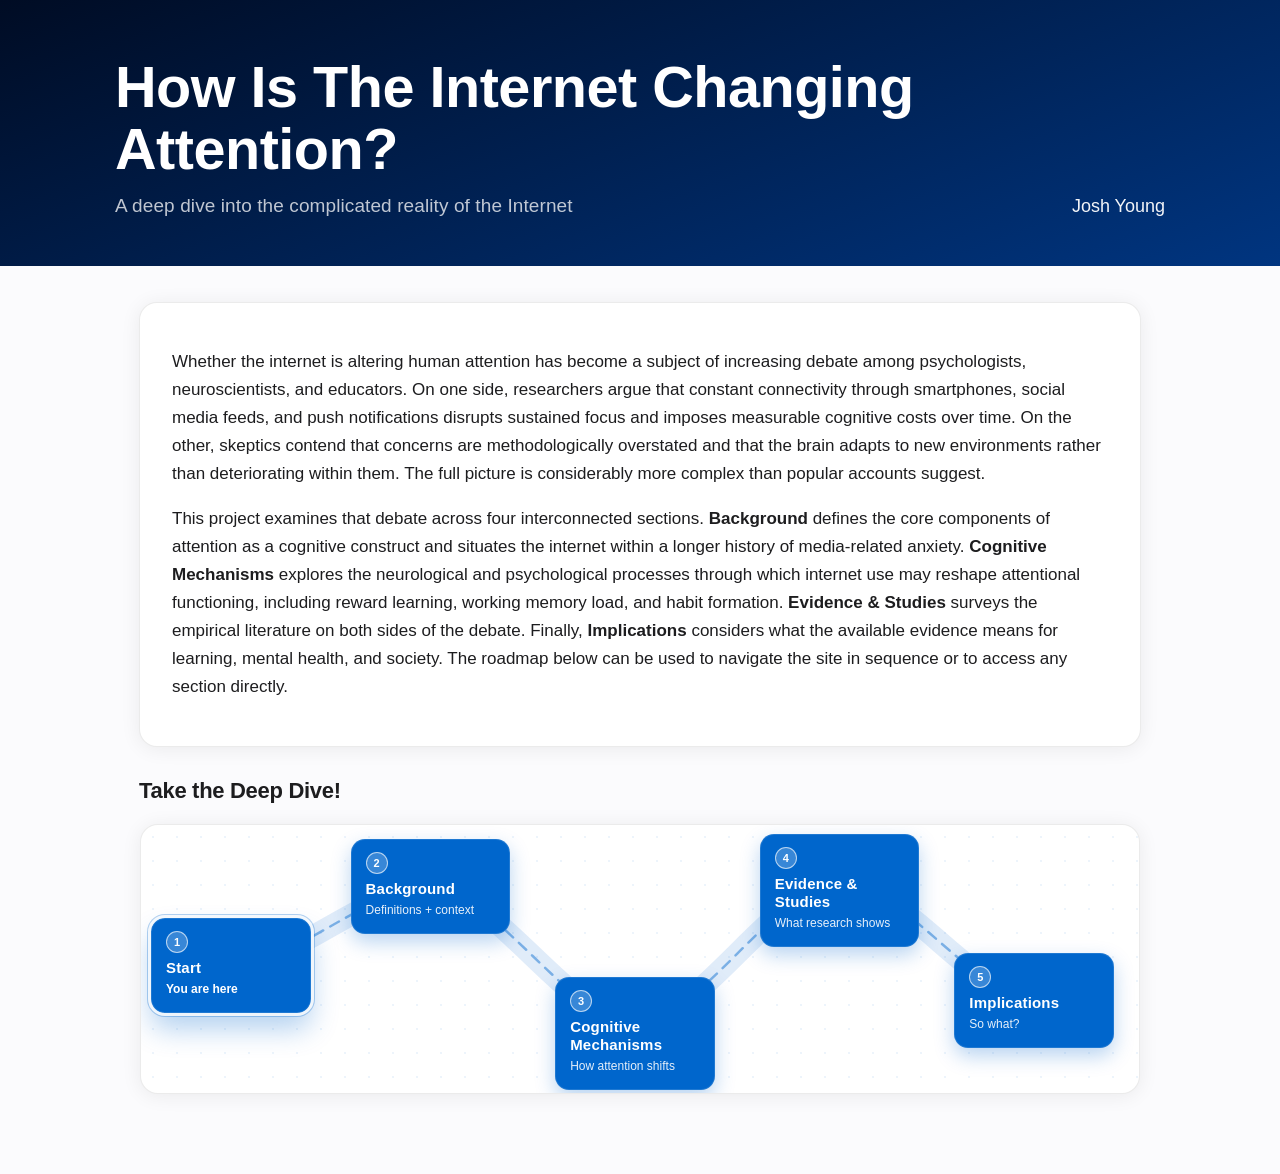
==== index.html @ d009aa19 "Improved the website by removing the Archive.zip file and updating the index.html, background.html, " ====
<!doctype html>
<html lang="en">
<head>
  <meta charset="utf-8" />
  <meta name="viewport" content="width=device-width, initial-scale=1" />
  <title>How Is The Internet Changing Attention?</title>
  <link rel="stylesheet" href="style.css" />
</head>

<body data-page="home">
  <header class="hero">
    <div class="hero-inner">
      <div>
        <h1>How Is The Internet Changing Attention?</h1>
        <p class="subtitle">A deep dive into the complicated reality of the Internet</p>
      </div>
      <div class="author">Josh Young</div>
    </div>
  </header>

  <main class="wrap">
    <section class="intro-card">
      <p>
        Whether the internet is altering human attention has become a subject of increasing debate
        among psychologists, neuroscientists, and educators. On one side, researchers argue that
        constant connectivity through smartphones, social media feeds, and push notifications
        disrupts sustained focus and imposes measurable cognitive costs over time. On the other,
        skeptics contend that concerns are methodologically overstated and that the brain adapts
        to new environments rather than deteriorating within them. The full picture is considerably
        more complex than popular accounts suggest.
      </p>
      <p>
        This project examines that debate across four interconnected sections. <strong>Background</strong>
        defines the core components of attention as a cognitive construct and situates the internet
        within a longer history of media-related anxiety. <strong>Cognitive Mechanisms</strong>
        explores the neurological and psychological processes through which internet use may reshape
        attentional functioning, including reward learning, working memory load, and habit formation.
        <strong>Evidence &amp; Studies</strong> surveys the empirical literature on both sides of
        the debate. Finally, <strong>Implications</strong> considers what the available evidence
        means for learning, mental health, and society. The roadmap below can be used to navigate
        the site in sequence or to access any section directly.
      </p>
    </section>

    <section class="roadmap">
      <h2 class="roadmap-title">Take the Deep Dive!</h2>

      <div class="map" role="navigation" aria-label="Project roadmap">
        <svg class="map-lines" viewBox="0 0 1000 270" preserveAspectRatio="none" aria-hidden="true">
          <path class="map-road" d="M90 142 C150 142 230 62 290 62 C350 62 435 202 495 202 C555 202 640 57 700 57 C760 57 840 177 895 177" />
          <path class="map-dashes" d="M90 142 C150 142 230 62 290 62 C350 62 435 202 495 202 C555 202 640 57 700 57 C760 57 840 177 895 177" />
        </svg>

        <a class="node" data-node="home" href="index.html" style="--x: 1%; --y: 35%;">
          <span class="node-badge">1</span>
          <span class="node-title">Start</span>
          <span class="node-meta">You are here</span>
        </a>

        <a class="node" data-node="background" href="./pages/background.html" style="--x: 21%; --y: 5.5%;">
          <span class="node-badge">2</span>
          <span class="node-title">Background</span>
          <span class="node-meta">Definitions + context</span>
        </a>

        <a class="node" data-node="mechanisms" href="./pages/cognitive_mechanisms.html" style="--x: 41.5%; --y: 57%;">
          <span class="node-badge">3</span>
          <span class="node-title">Cognitive Mechanisms</span>
          <span class="node-meta">How attention shifts</span>
        </a>

        <a class="node" data-node="evidence" href="./pages/evidence_and_studies.html" style="--x: 62%; --y: 3.5%;">
          <span class="node-badge">4</span>
          <span class="node-title">Evidence &amp; Studies</span>
          <span class="node-meta">What research shows</span>
        </a>

        <a class="node" data-node="implications" href="./pages/implications.html" style="--x: 81.5%; --y: 48%;">
          <span class="node-badge">5</span>
          <span class="node-title">Implications</span>
          <span class="node-meta">So what?</span>
        </a>
      </div>
    </section>
  </main>

  <script src="site.js"></script>
</body>
</html>
---- style.css ----
:root{
  --blue: #0066cc;
  --blue-dark: #004499;
  --ink: #1d1d1f;
  --paper: #ffffff;
  --muted: #6e6e73;
  --border: rgba(0, 0, 0, 0.08);
  --shadow: 0 2px 20px rgba(0, 0, 0, 0.07);
  --radius: 18px;
  --max: 1050px;
}

*{ box-sizing: border-box; }

body{
  margin: 0;
  font-family: -apple-system, BlinkMacSystemFont, "SF Pro Text", "Helvetica Neue", Arial, sans-serif;
  font-size: 17px;
  line-height: 1.65;
  color: var(--ink);
  background: #fbfbfd;
}

.hero{
  background: linear-gradient(160deg, #000c24 0%, #003580 100%);
  color: white;
  padding: 56px 18px 44px;
}

.hero-inner{
  max-width: var(--max);
  margin: 0 auto;
  display: flex;
  align-items: flex-end;
  justify-content: space-between;
  gap: 18px;
}

h1{
  font-family: -apple-system, BlinkMacSystemFont, "SF Pro Display", "Helvetica Neue", Arial, sans-serif;
  font-weight: 700;
  margin: 0 0 10px;
  font-size: clamp(34px, 4.5vw, 62px);
  letter-spacing: -0.5px;
  line-height: 1.08;
}

.subtitle{
  margin: 0;
  opacity: 0.75;
  font-size: 19px;
  font-weight: 400;
  letter-spacing: 0.1px;
}

.author{
  opacity: 0.95;
  font-size: 18px;
  white-space: nowrap;
}

.backlink{
  color: white;
  text-decoration: none;
  border-bottom: 1px solid rgba(255,255,255,0.35);
  opacity: 0.95;
  font-size: 18px;
  white-space: nowrap;
}

.wrap{
  max-width: var(--max);
  margin: 0 auto;
  padding: 36px 24px 80px;
}

.intro-card, .content-card{
  background: var(--paper);
  border: 1px solid var(--border);
  border-radius: var(--radius);
  padding: 28px 32px;
  box-shadow: var(--shadow);
}

.intro-card h2, .content-card h2{
  font-family: -apple-system, BlinkMacSystemFont, "SF Pro Display", "Helvetica Neue", Arial, sans-serif;
  font-weight: 700;
  font-size: 22px;
  letter-spacing: -0.3px;
  margin: 0 0 12px;
}

/* ROADMAP */
.roadmap{
  margin-top: 26px;
}

.roadmap-title{
  font-family: -apple-system, BlinkMacSystemFont, "SF Pro Display", "Helvetica Neue", Arial, sans-serif;
  font-weight: 700;
  font-size: 22px;
  letter-spacing: -0.3px;
  margin: 0 0 14px;
  color: var(--ink);
}

/* Centered, fixed-design map area */
.map{
  position: relative;
  width: 100%;
  max-width: 1000px;
  height: 270px;
  margin: 0 auto;
  border-radius: var(--radius);
  background:
    radial-gradient(circle, rgba(0, 102, 204, 0.07) 1.5px, transparent 1.5px),
    #ffffff;
  background-size: 24px 24px;
  border: 1px solid var(--border);
  overflow: hidden;
  box-shadow: var(--shadow);
}

/* SVG lines behind nodes */
.map-lines{
  position: absolute;
  inset: 0;
  width: 100%;
  height: 100%;
  z-index: 0;
  pointer-events: none;
}

.map-road{
  fill: none;
  stroke: rgba(0, 102, 204, 0.12);
  stroke-width: 22;
  stroke-linecap: round;
  stroke-linejoin: round;
  vector-effect: non-scaling-stroke;
}

.map-dashes{
  fill: none;
  stroke: rgba(0, 102, 204, 0.45);
  stroke-width: 2.5;
  stroke-linecap: round;
  stroke-linejoin: round;
  stroke-dasharray: 10 8;
  vector-effect: non-scaling-stroke;
}

/* Nodes */
.node{
  position: absolute;
  left: var(--x);
  top: var(--y);
  width: 16%;
  padding: 12px 14px;
  border-radius: 14px;
  background: var(--blue);
  color: white;
  text-decoration: none;
  box-shadow: 0 8px 20px rgba(0, 102, 204, 0.28);
  border: 1px solid rgba(255,255,255,0.12);
  transition: transform 150ms ease, box-shadow 150ms ease;
  z-index: 2;
}

.node:hover{
  transform: translateY(-3px);
  box-shadow: 0 14px 28px rgba(0, 102, 204, 0.35);
}

.node-badge{
  width: 22px;
  height: 22px;
  border-radius: 50%;
  background: rgba(255,255,255,0.22);
  border: 1.5px solid rgba(255,255,255,0.65);
  font-size: 11px;
  font-weight: 900;
  margin-bottom: 6px;
  display: flex;
  align-items: center;
  justify-content: center;
}

.node-title{
  display: block;
  font-weight: 800;
  letter-spacing: 0.2px;
  margin-bottom: 3px;
  font-size: 15px;
  line-height: 1.2;
}

.node-meta{
  display: block;
  font-size: 12px;
  opacity: 0.9;
}

/* "You are here" state */
.node.is-here{
  outline: 3px solid rgba(255, 255, 255, 0.85);
  box-shadow:
    0 0 0 4px rgba(0, 102, 204, 0.3),
    0 16px 28px rgba(0, 102, 204, 0.3);
}

.node.is-here .node-meta{
  font-weight: 800;
  opacity: 1;
}

/* Mobile: stack (no SVG) */
@media (max-width: 780px){
  .map{
    height: auto;
    padding: 14px;
  }

  .map-lines{
    display: none;
  }

  .node{
    position: static;
    width: 100%;
    margin: 10px 0;
  }

  .node-badge{
    margin-bottom: 8px;
  }
}
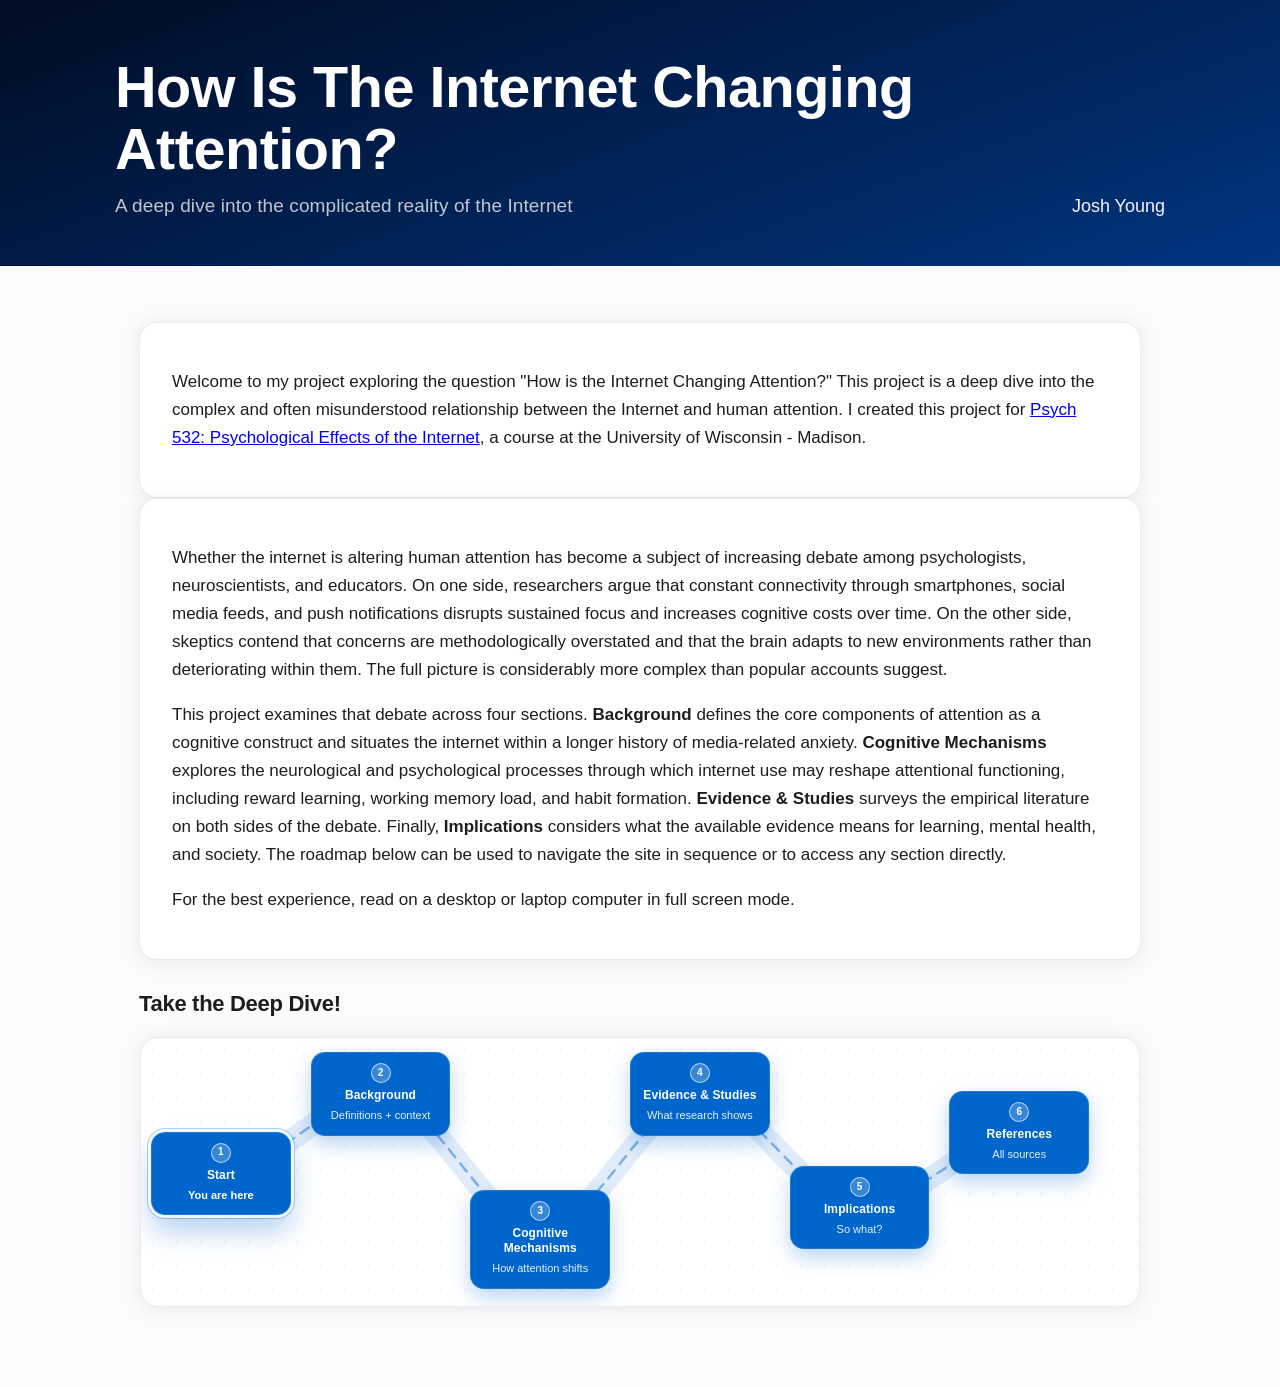
==== commit ab870dc2: "Added references and modified other pages" ====
--- a/index.html
+++ b/index.html
@@ -19,18 +19,28 @@
   </header>
 
   <main class="wrap">
+
+    <section class="content-card" style="margin-top: 20px;">
+      <p>
+        Welcome to my project exploring the question "How is the Internet Changing Attention?" This project
+        is a deep dive into the complex and often misunderstood relationship between the Internet and human attention.
+        I created this project for <a href="https://internet.psych.wisc.edu/">Psych 532: Psychological Effects of the Internet</a>, a course at the University 
+        of Wisconsin - Madison. 
+      </p>
+    </section>
+    
     <section class="intro-card">
       <p>
         Whether the internet is altering human attention has become a subject of increasing debate
         among psychologists, neuroscientists, and educators. On one side, researchers argue that
         constant connectivity through smartphones, social media feeds, and push notifications
-        disrupts sustained focus and imposes measurable cognitive costs over time. On the other,
+        disrupts sustained focus and increases cognitive costs over time. On the other side,
         skeptics contend that concerns are methodologically overstated and that the brain adapts
         to new environments rather than deteriorating within them. The full picture is considerably
         more complex than popular accounts suggest.
       </p>
       <p>
-        This project examines that debate across four interconnected sections. <strong>Background</strong>
+        This project examines that debate across four sections. <strong>Background</strong>
         defines the core components of attention as a cognitive construct and situates the internet
         within a longer history of media-related anxiety. <strong>Cognitive Mechanisms</strong>
         explores the neurological and psychological processes through which internet use may reshape
@@ -39,6 +49,9 @@
         the debate. Finally, <strong>Implications</strong> considers what the available evidence
         means for learning, mental health, and society. The roadmap below can be used to navigate
         the site in sequence or to access any section directly.
+      </p>  
+        <p>
+        For the best experience, read on a desktop or laptop computer in full screen mode. 
       </p>
     </section>
 
@@ -47,8 +60,8 @@
 
       <div class="map" role="navigation" aria-label="Project roadmap">
         <svg class="map-lines" viewBox="0 0 1000 270" preserveAspectRatio="none" aria-hidden="true">
-          <path class="map-road" d="M90 142 C150 142 230 62 290 62 C350 62 435 202 495 202 C555 202 640 57 700 57 C760 57 840 177 895 177" />
-          <path class="map-dashes" d="M90 142 C150 142 230 62 290 62 C350 62 435 202 495 202 C555 202 640 57 700 57 C760 57 840 177 895 177" />
+          <path class="map-road" d="M80 135 C130 135 190 57 240 57 C290 57 350 196 400 196 C450 196 510 57 560 57 C610 57 670 172 720 172 C770 172 830 98 880 98" />
+          <path class="map-dashes" d="M80 135 C130 135 190 57 240 57 C290 57 350 196 400 196 C450 196 510 57 560 57 C610 57 670 172 720 172 C770 172 830 98 880 98" />
         </svg>
 
         <a class="node" data-node="home" href="index.html" style="--x: 1%; --y: 35%;">
@@ -57,28 +70,34 @@
           <span class="node-meta">You are here</span>
         </a>
 
-        <a class="node" data-node="background" href="./pages/background.html" style="--x: 21%; --y: 5.5%;">
+        <a class="node" data-node="background" href="./pages/background.html" style="--x: 17%; --y: 5.5%;">
           <span class="node-badge">2</span>
           <span class="node-title">Background</span>
           <span class="node-meta">Definitions + context</span>
         </a>
 
-        <a class="node" data-node="mechanisms" href="./pages/cognitive_mechanisms.html" style="--x: 41.5%; --y: 57%;">
+        <a class="node" data-node="mechanisms" href="./pages/cognitive_mechanisms.html" style="--x: 33%; --y: 57%;">
           <span class="node-badge">3</span>
           <span class="node-title">Cognitive Mechanisms</span>
           <span class="node-meta">How attention shifts</span>
         </a>
 
-        <a class="node" data-node="evidence" href="./pages/evidence_and_studies.html" style="--x: 62%; --y: 3.5%;">
+        <a class="node" data-node="evidence" href="./pages/evidence_and_studies.html" style="--x: 49%; --y: 5.5%;">
           <span class="node-badge">4</span>
           <span class="node-title">Evidence &amp; Studies</span>
           <span class="node-meta">What research shows</span>
         </a>
 
-        <a class="node" data-node="implications" href="./pages/implications.html" style="--x: 81.5%; --y: 48%;">
+        <a class="node" data-node="implications" href="./pages/implications.html" style="--x: 65%; --y: 48%;">
           <span class="node-badge">5</span>
           <span class="node-title">Implications</span>
           <span class="node-meta">So what?</span>
+        </a>
+
+        <a class="node" data-node="references" href="./pages/references.html" style="--x: 81%; --y: 20%;">
+          <span class="node-badge">6</span>
+          <span class="node-title">References</span>
+          <span class="node-meta">All sources</span>
         </a>
       </div>
     </section>
--- a/style.css
+++ b/style.css
@@ -155,8 +155,8 @@
   position: absolute;
   left: var(--x);
   top: var(--y);
-  width: 16%;
-  padding: 12px 14px;
+  width: 14%;
+  padding: 10px 8px;
   border-radius: 14px;
   background: var(--blue);
   color: white;
@@ -165,6 +165,11 @@
   border: 1px solid rgba(255,255,255,0.12);
   transition: transform 150ms ease, box-shadow 150ms ease;
   z-index: 2;
+  display: flex;
+  flex-direction: column;
+  align-items: center;
+  text-align: center;
+  overflow: hidden;
 }
 
 .node:hover{
@@ -173,14 +178,15 @@
 }
 
 .node-badge{
-  width: 22px;
-  height: 22px;
+  width: 20px;
+  height: 20px;
   border-radius: 50%;
   background: rgba(255,255,255,0.22);
   border: 1.5px solid rgba(255,255,255,0.65);
-  font-size: 11px;
+  font-size: 10px;
   font-weight: 900;
-  margin-bottom: 6px;
+  margin-bottom: 5px;
+  flex-shrink: 0;
   display: flex;
   align-items: center;
   justify-content: center;
@@ -189,16 +195,19 @@
 .node-title{
   display: block;
   font-weight: 800;
-  letter-spacing: 0.2px;
+  letter-spacing: 0.1px;
   margin-bottom: 3px;
-  font-size: 15px;
-  line-height: 1.2;
+  font-size: 12px;
+  line-height: 1.25;
+  word-break: break-word;
+  overflow-wrap: break-word;
 }
 
 .node-meta{
   display: block;
-  font-size: 12px;
+  font-size: 11px;
   opacity: 0.9;
+  overflow-wrap: break-word;
 }
 
 /* "You are here" state */
@@ -214,11 +223,26 @@
   opacity: 1;
 }
 
+/* References page */
+.ref-list{
+  list-style: none;
+  padding: 0;
+  margin: 0;
+}
+
+.ref-list li{
+  padding-left: 2em;
+  text-indent: -2em;
+  margin-bottom: 14px;
+  line-height: 1.6;
+}
+
 /* Mobile: stack (no SVG) */
-@media (max-width: 780px){
+@media (max-width: 640px){
   .map{
     height: auto;
     padding: 14px;
+    overflow: visible;
   }
 
   .map-lines{
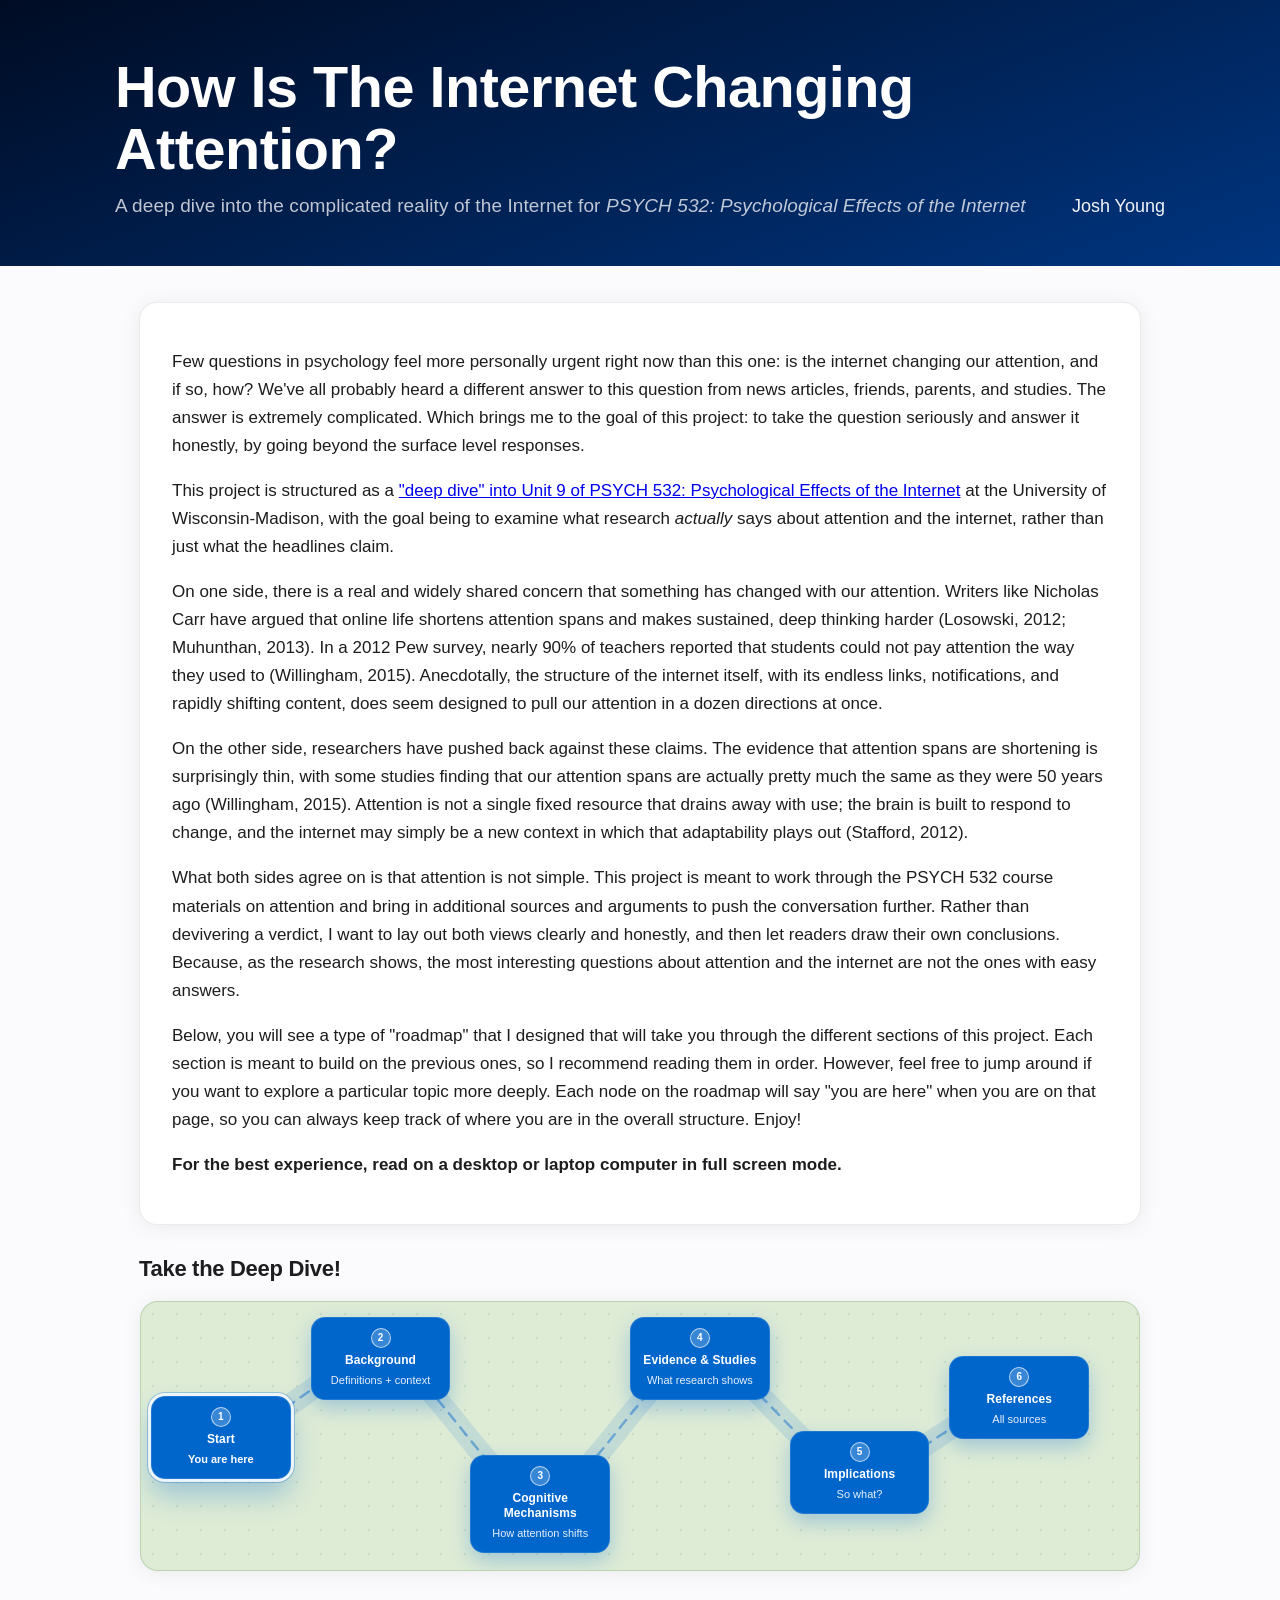
==== commit 41e79950: "Improved index.html and added green to roadmap" ====
--- a/index.html
+++ b/index.html
@@ -12,46 +12,51 @@
     <div class="hero-inner">
       <div>
         <h1>How Is The Internet Changing Attention?</h1>
-        <p class="subtitle">A deep dive into the complicated reality of the Internet</p>
+        <p class="subtitle">A deep dive into the complicated reality of the Internet for <i>PSYCH 532: Psychological Effects of the Internet</i></p>
       </div>
       <div class="author">Josh Young</div>
     </div>
   </header>
 
   <main class="wrap">
-
-    <section class="content-card" style="margin-top: 20px;">
-      <p>
-        Welcome to my project exploring the question "How is the Internet Changing Attention?" This project
-        is a deep dive into the complex and often misunderstood relationship between the Internet and human attention.
-        I created this project for <a href="https://internet.psych.wisc.edu/">Psych 532: Psychological Effects of the Internet</a>, a course at the University 
-        of Wisconsin - Madison. 
-      </p>
-    </section>
-    
     <section class="intro-card">
       <p>
-        Whether the internet is altering human attention has become a subject of increasing debate
-        among psychologists, neuroscientists, and educators. On one side, researchers argue that
-        constant connectivity through smartphones, social media feeds, and push notifications
-        disrupts sustained focus and increases cognitive costs over time. On the other side,
-        skeptics contend that concerns are methodologically overstated and that the brain adapts
-        to new environments rather than deteriorating within them. The full picture is considerably
-        more complex than popular accounts suggest.
+        Few questions in psychology feel more personally urgent right now than this one: is the internet 
+        changing our attention, and if so, how? We've all probably heard a different answer to this question
+        from news articles, friends, parents, and studies. The answer is extremely complicated. Which brings me to 
+        the goal of this project: to take the question seriously and answer it honestly, by going beyond the surface 
+        level responses.
       </p>
       <p>
-        This project examines that debate across four sections. <strong>Background</strong>
-        defines the core components of attention as a cognitive construct and situates the internet
-        within a longer history of media-related anxiety. <strong>Cognitive Mechanisms</strong>
-        explores the neurological and psychological processes through which internet use may reshape
-        attentional functioning, including reward learning, working memory load, and habit formation.
-        <strong>Evidence &amp; Studies</strong> surveys the empirical literature on both sides of
-        the debate. Finally, <strong>Implications</strong> considers what the available evidence
-        means for learning, mental health, and society. The roadmap below can be used to navigate
-        the site in sequence or to access any section directly.
-      </p>  
+        This project is structured as a <a href="https://internet.psych.wisc.edu/unit-09/">"deep dive" into Unit 9 of PSYCH 532: 
+          Psychological Effects of the Internet</a> at the University of Wisconsin-Madison, with the goal being to examine what 
+          research <i>actually</i> says about attention and the internet, rather than just what the headlines claim. 
+      </p>
+      <p>
+        On one side, there is a real and widely shared concern that something has changed with our attention. Writers like Nicholas Carr
+        have argued that online life shortens attention spans and makes sustained, deep thinking harder (Losowski, 2012; Muhunthan, 2013). In a 2012 Pew survey, nearly 90% of teachers
+        reported that students could not pay attention the way they used to (Willingham, 2015). Anecdotally, the structure of the internet itself, with its endless links, notifications,
+        and rapidly shifting content, does seem designed to pull our attention in a dozen directions at once.
+      </p>
+      <p>
+        On the other side, researchers have pushed back against these claims. The evidence that attention spans are shortening is surprisingly 
+        thin, with some studies finding that our attention spans are actually pretty much the same as they were 50 years ago (Willingham, 2015). 
+        Attention is not a single fixed resource that drains away with use; the brain is built to respond to change, and the internet may simply 
+        be a new context in which that adaptability plays out (Stafford, 2012). 
+      </p>
+      <p>
+        What both sides agree on is that attention is not simple. This project is meant to work through the PSYCH 532 course materials on attention
+        and bring in additional sources and arguments to push the conversation further. Rather than devivering a verdict, I want to lay out both views 
+        clearly and honestly, and then let readers draw their own conclusions. Because, as the research shows, the most interesting questions about attention 
+        and the internet are not the ones with easy answers.
+      </p>
+      <p>
+        Below, you will see a type of "roadmap" that I designed that will take you through the different sections of this project. Each section is meant to 
+        build on the previous ones, so I recommend reading them in order. However, feel free to jump around if you want to explore a particular topic more deeply.
+        Each node on the roadmap will say "you are here" when you are on that page, so you can always keep track of where you are in the overall structure. Enjoy!
+      </p>
         <p>
-        For the best experience, read on a desktop or laptop computer in full screen mode. 
+        <strong>For the best experience, read on a desktop or laptop computer in full screen mode.</strong>
       </p>
     </section>
 
--- a/style.css
+++ b/style.css
@@ -113,10 +113,10 @@
   margin: 0 auto;
   border-radius: var(--radius);
   background:
-    radial-gradient(circle, rgba(0, 102, 204, 0.07) 1.5px, transparent 1.5px),
-    #ffffff;
+    radial-gradient(circle, rgba(40, 100, 40, 0.12) 1.5px, transparent 1.5px),
+    #deecd6;
   background-size: 24px 24px;
-  border: 1px solid var(--border);
+  border: 1px solid rgba(80, 140, 70, 0.25);
   overflow: hidden;
   box-shadow: var(--shadow);
 }
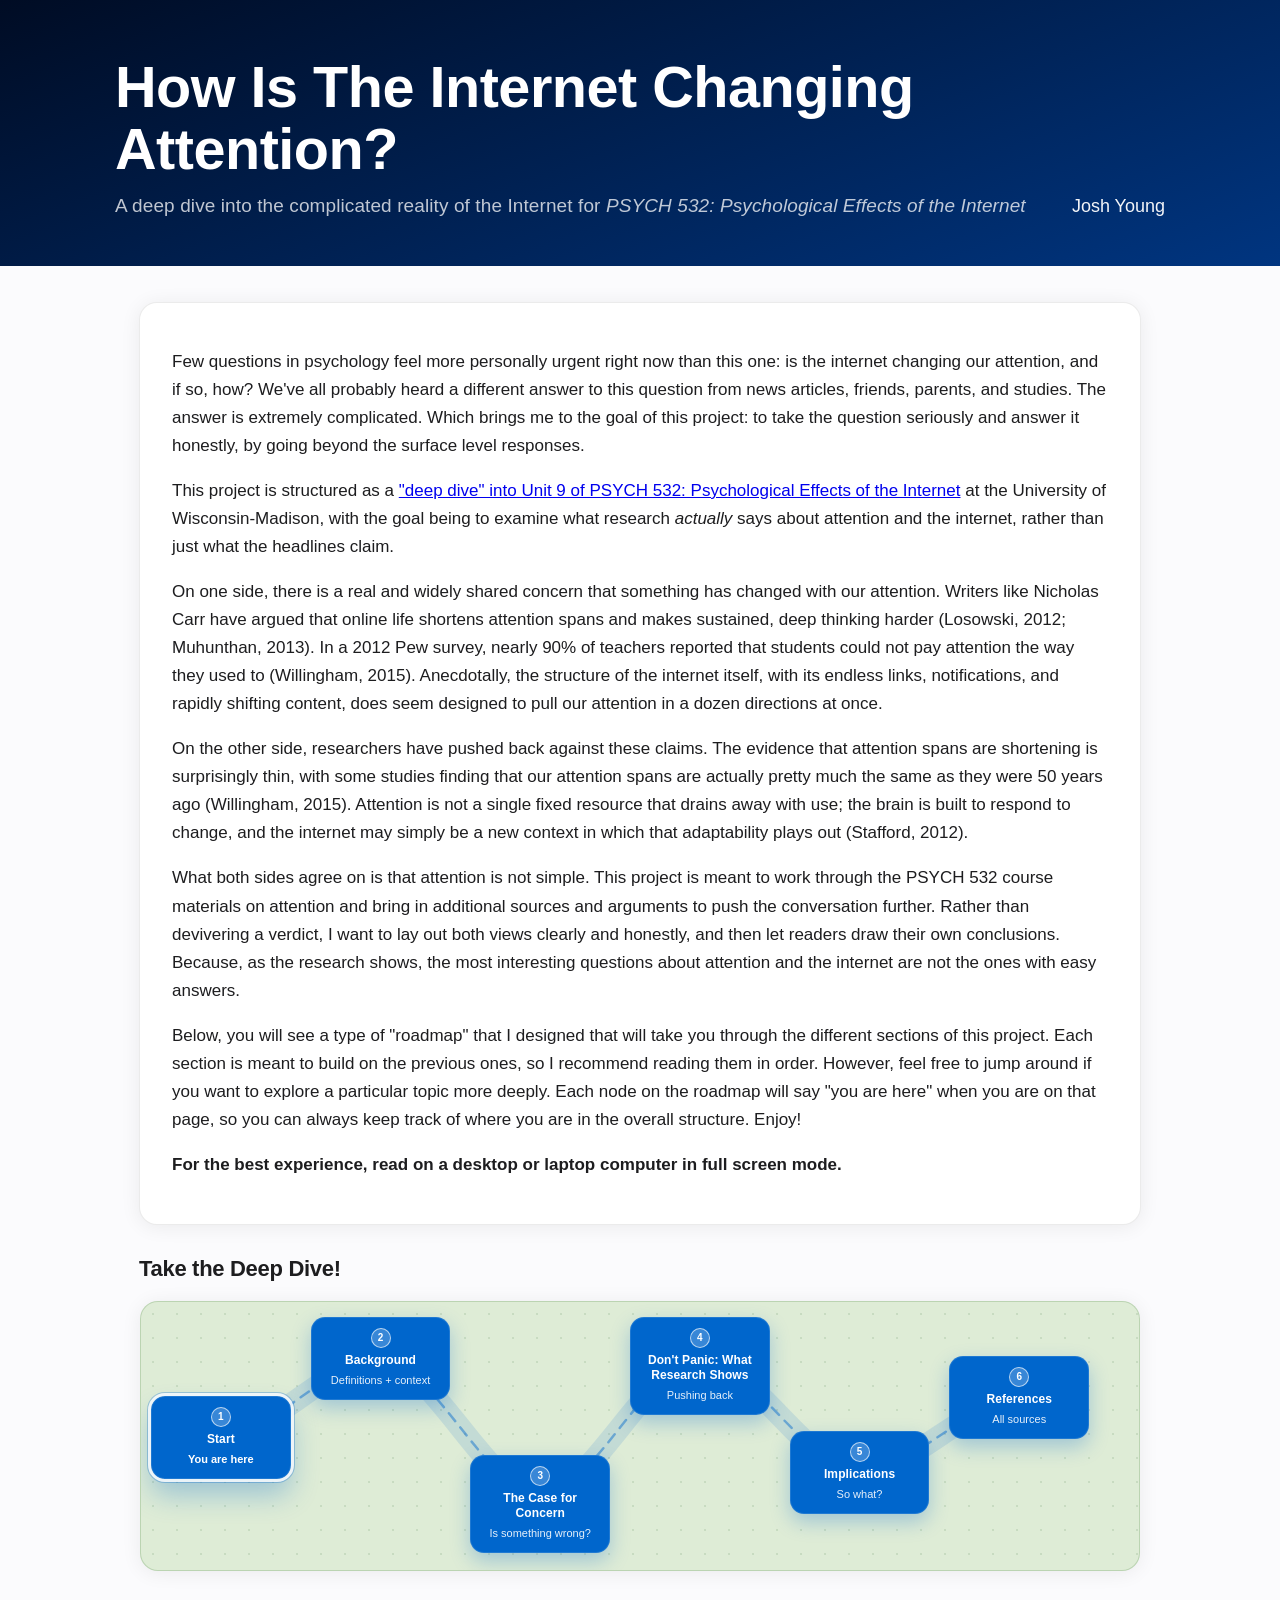
==== commit 7e18c2b0: "Finished "the case for concern" section" ====
--- a/index.html
+++ b/index.html
@@ -83,14 +83,14 @@
 
         <a class="node" data-node="mechanisms" href="./pages/cognitive_mechanisms.html" style="--x: 33%; --y: 57%;">
           <span class="node-badge">3</span>
-          <span class="node-title">Cognitive Mechanisms</span>
-          <span class="node-meta">How attention shifts</span>
+          <span class="node-title">The Case for Concern</span>
+          <span class="node-meta">Is something wrong?</span>
         </a>
 
         <a class="node" data-node="evidence" href="./pages/evidence_and_studies.html" style="--x: 49%; --y: 5.5%;">
           <span class="node-badge">4</span>
-          <span class="node-title">Evidence &amp; Studies</span>
-          <span class="node-meta">What research shows</span>
+          <span class="node-title">Don't Panic: What Research Shows</span>
+          <span class="node-meta">Pushing back</span>
         </a>
 
         <a class="node" data-node="implications" href="./pages/implications.html" style="--x: 65%; --y: 48%;">
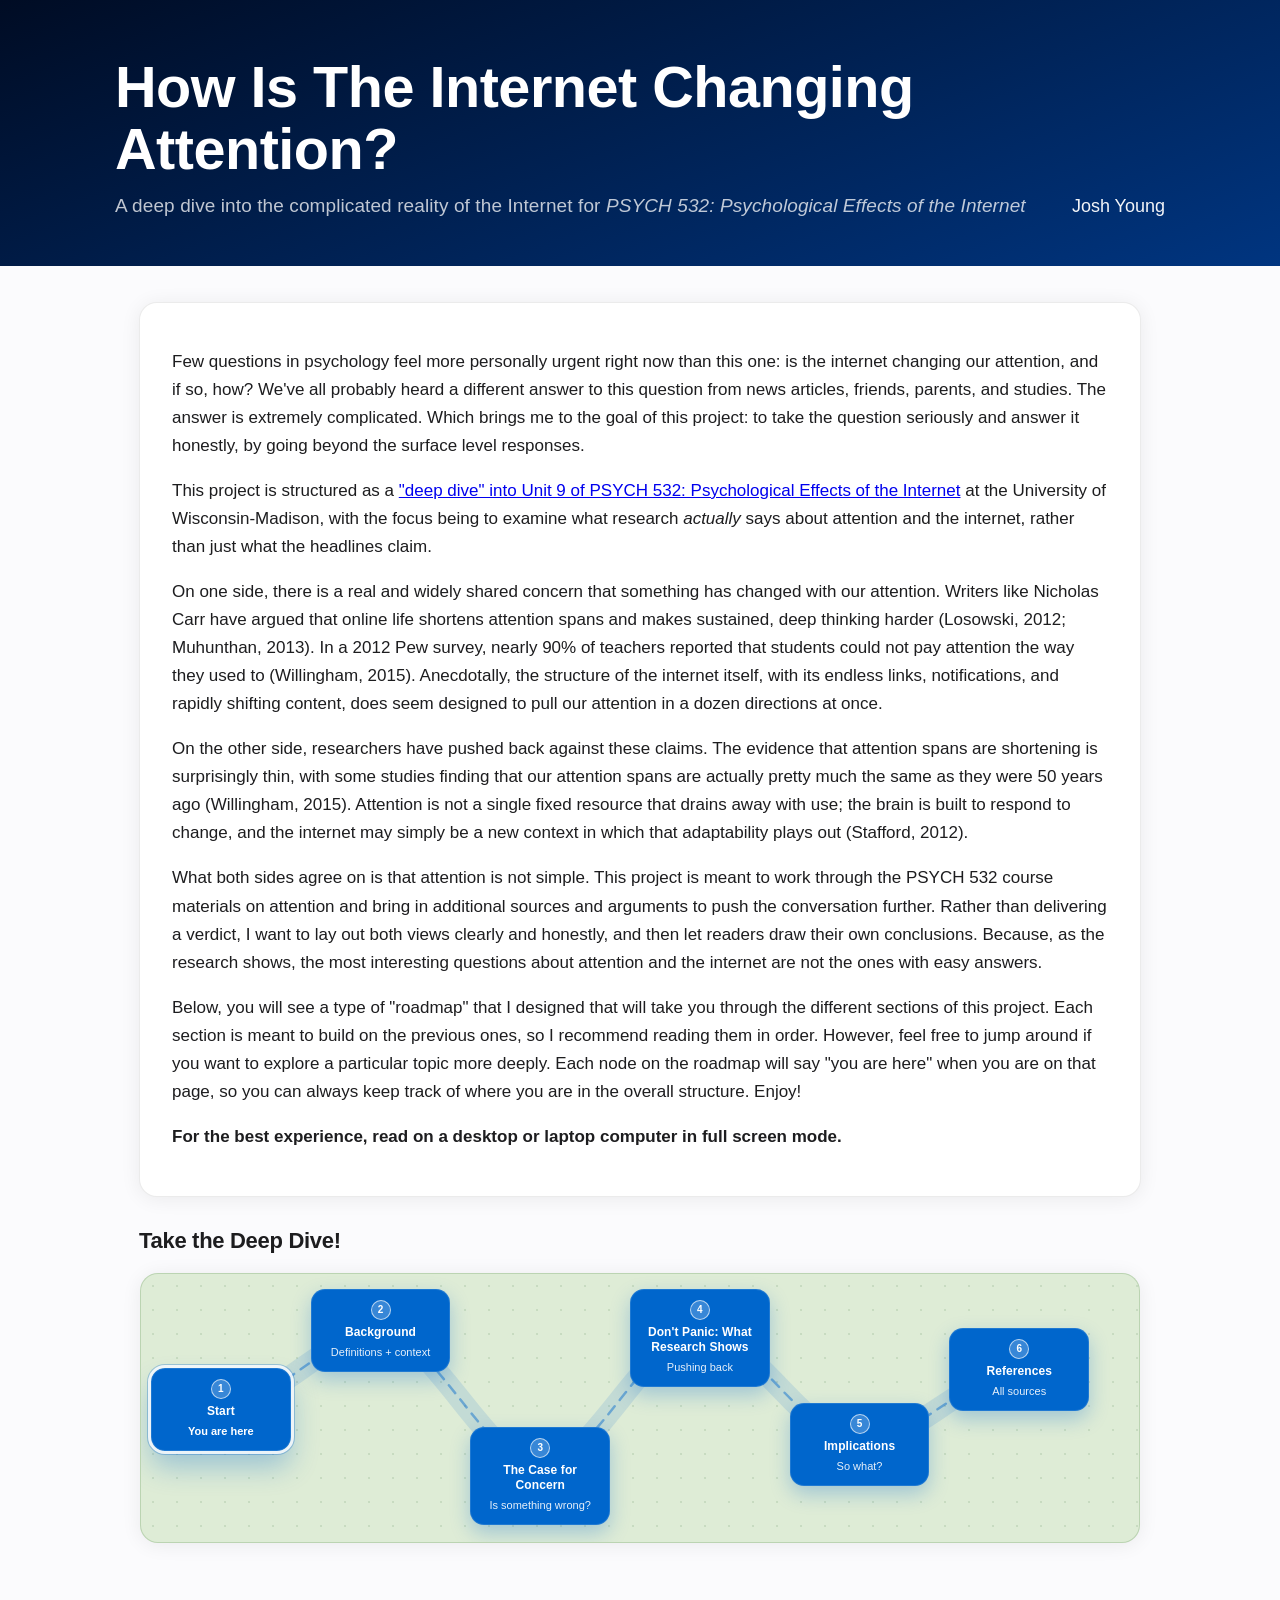
==== commit 71a2064c: "fixed broken roadmap path, fixed some typos" ====
--- a/index.html
+++ b/index.html
@@ -29,7 +29,7 @@
       </p>
       <p>
         This project is structured as a <a href="https://internet.psych.wisc.edu/unit-09/">"deep dive" into Unit 9 of PSYCH 532: 
-          Psychological Effects of the Internet</a> at the University of Wisconsin-Madison, with the goal being to examine what 
+          Psychological Effects of the Internet</a> at the University of Wisconsin-Madison, with the focus being to examine what 
           research <i>actually</i> says about attention and the internet, rather than just what the headlines claim. 
       </p>
       <p>
@@ -46,7 +46,7 @@
       </p>
       <p>
         What both sides agree on is that attention is not simple. This project is meant to work through the PSYCH 532 course materials on attention
-        and bring in additional sources and arguments to push the conversation further. Rather than devivering a verdict, I want to lay out both views 
+        and bring in additional sources and arguments to push the conversation further. Rather than delivering a verdict, I want to lay out both views 
         clearly and honestly, and then let readers draw their own conclusions. Because, as the research shows, the most interesting questions about attention 
         and the internet are not the ones with easy answers.
       </p>
@@ -81,7 +81,7 @@
           <span class="node-meta">Definitions + context</span>
         </a>
 
-        <a class="node" data-node="mechanisms" href="./pages/cognitive_mechanisms.html" style="--x: 33%; --y: 57%;">
+        <a class="node" data-node="mechanisms" href="./pages/The_case_for_concern.html" style="--x: 33%; --y: 57%;">
           <span class="node-badge">3</span>
           <span class="node-title">The Case for Concern</span>
           <span class="node-meta">Is something wrong?</span>
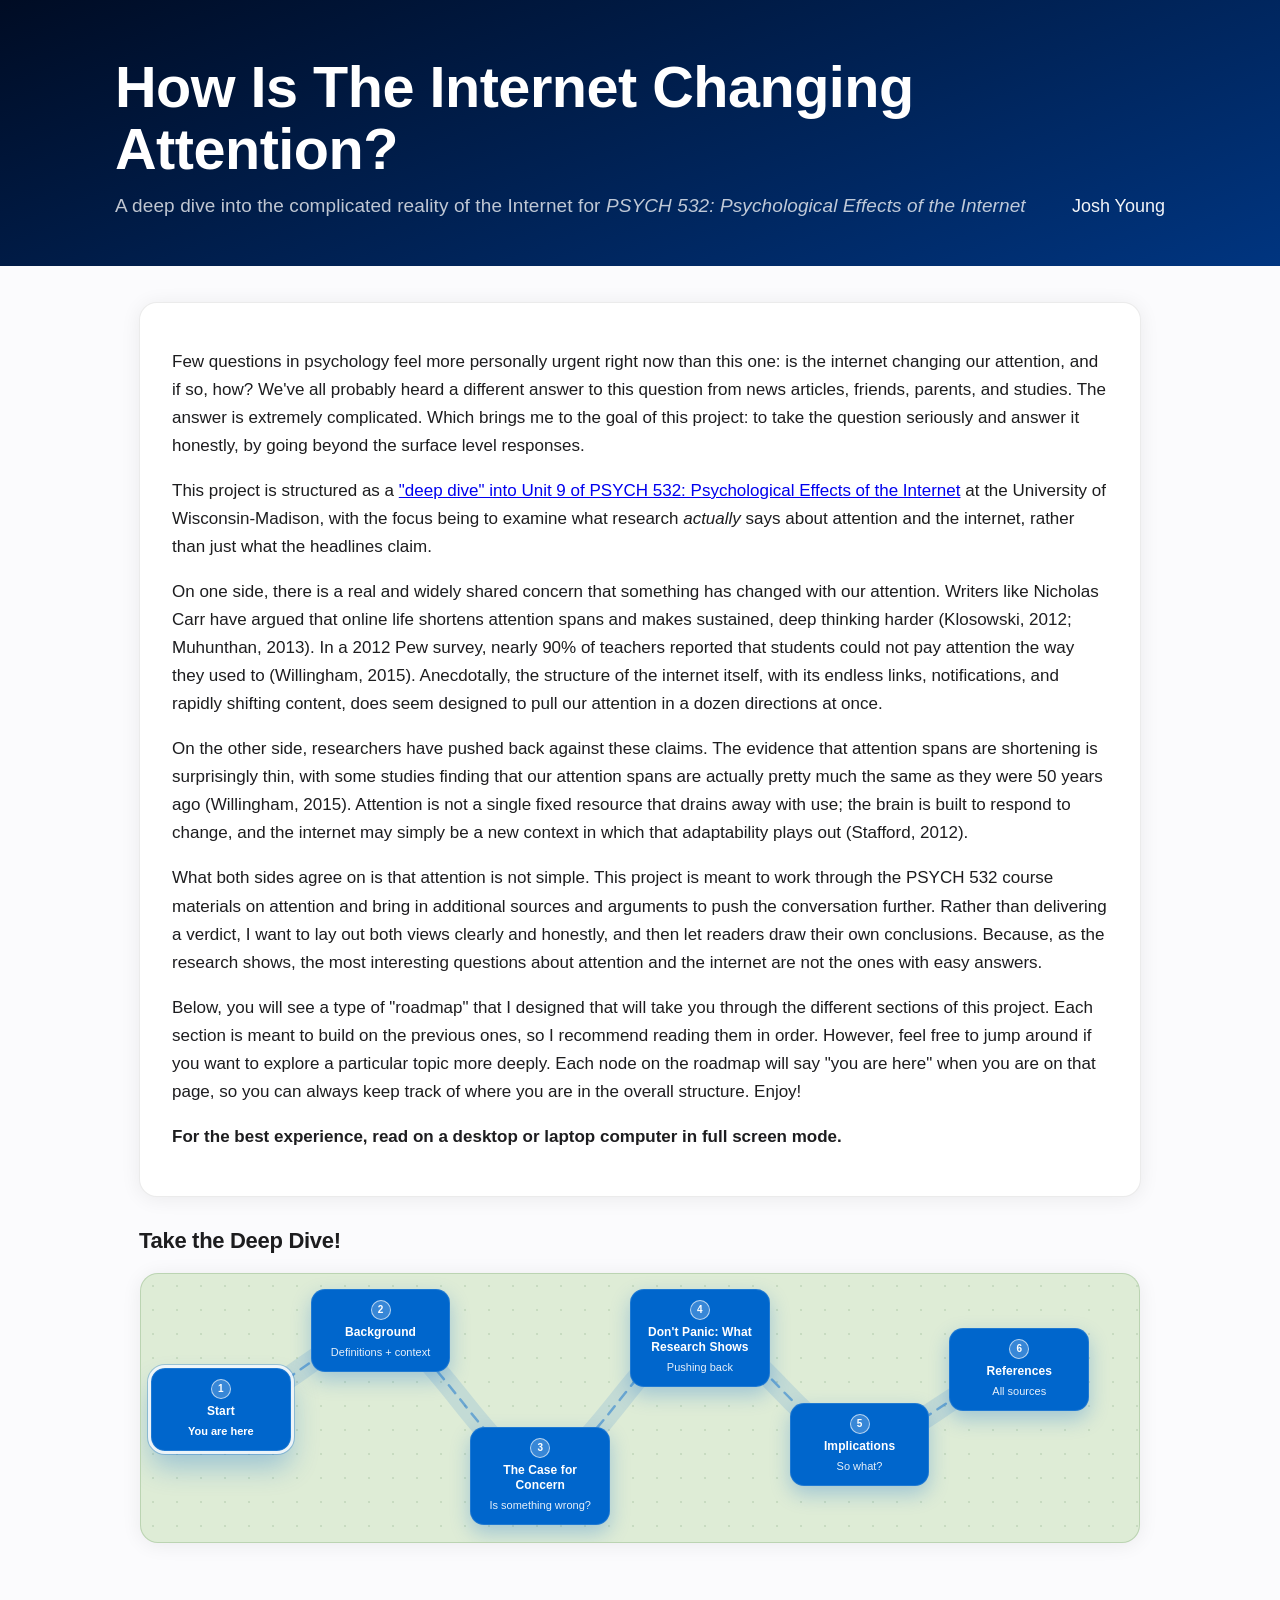
==== commit 38a5d8db: "typos fixed" ====
--- a/index.html
+++ b/index.html
@@ -34,7 +34,7 @@
       </p>
       <p>
         On one side, there is a real and widely shared concern that something has changed with our attention. Writers like Nicholas Carr
-        have argued that online life shortens attention spans and makes sustained, deep thinking harder (Losowski, 2012; Muhunthan, 2013). In a 2012 Pew survey, nearly 90% of teachers
+        have argued that online life shortens attention spans and makes sustained, deep thinking harder (Klosowski, 2012; Muhunthan, 2013). In a 2012 Pew survey, nearly 90% of teachers
         reported that students could not pay attention the way they used to (Willingham, 2015). Anecdotally, the structure of the internet itself, with its endless links, notifications,
         and rapidly shifting content, does seem designed to pull our attention in a dozen directions at once.
       </p>
@@ -81,13 +81,13 @@
           <span class="node-meta">Definitions + context</span>
         </a>
 
-        <a class="node" data-node="mechanisms" href="./pages/The_case_for_concern.html" style="--x: 33%; --y: 57%;">
+        <a class="node" data-node="concern" href="./pages/The_case_for_concern.html" style="--x: 33%; --y: 57%;">
           <span class="node-badge">3</span>
           <span class="node-title">The Case for Concern</span>
           <span class="node-meta">Is something wrong?</span>
         </a>
 
-        <a class="node" data-node="evidence" href="./pages/evidence_and_studies.html" style="--x: 49%; --y: 5.5%;">
+        <a class="node" data-node="dontpanic" href="./pages/dont_panic.html" style="--x: 49%; --y: 5.5%;">
           <span class="node-badge">4</span>
           <span class="node-title">Don't Panic: What Research Shows</span>
           <span class="node-meta">Pushing back</span>
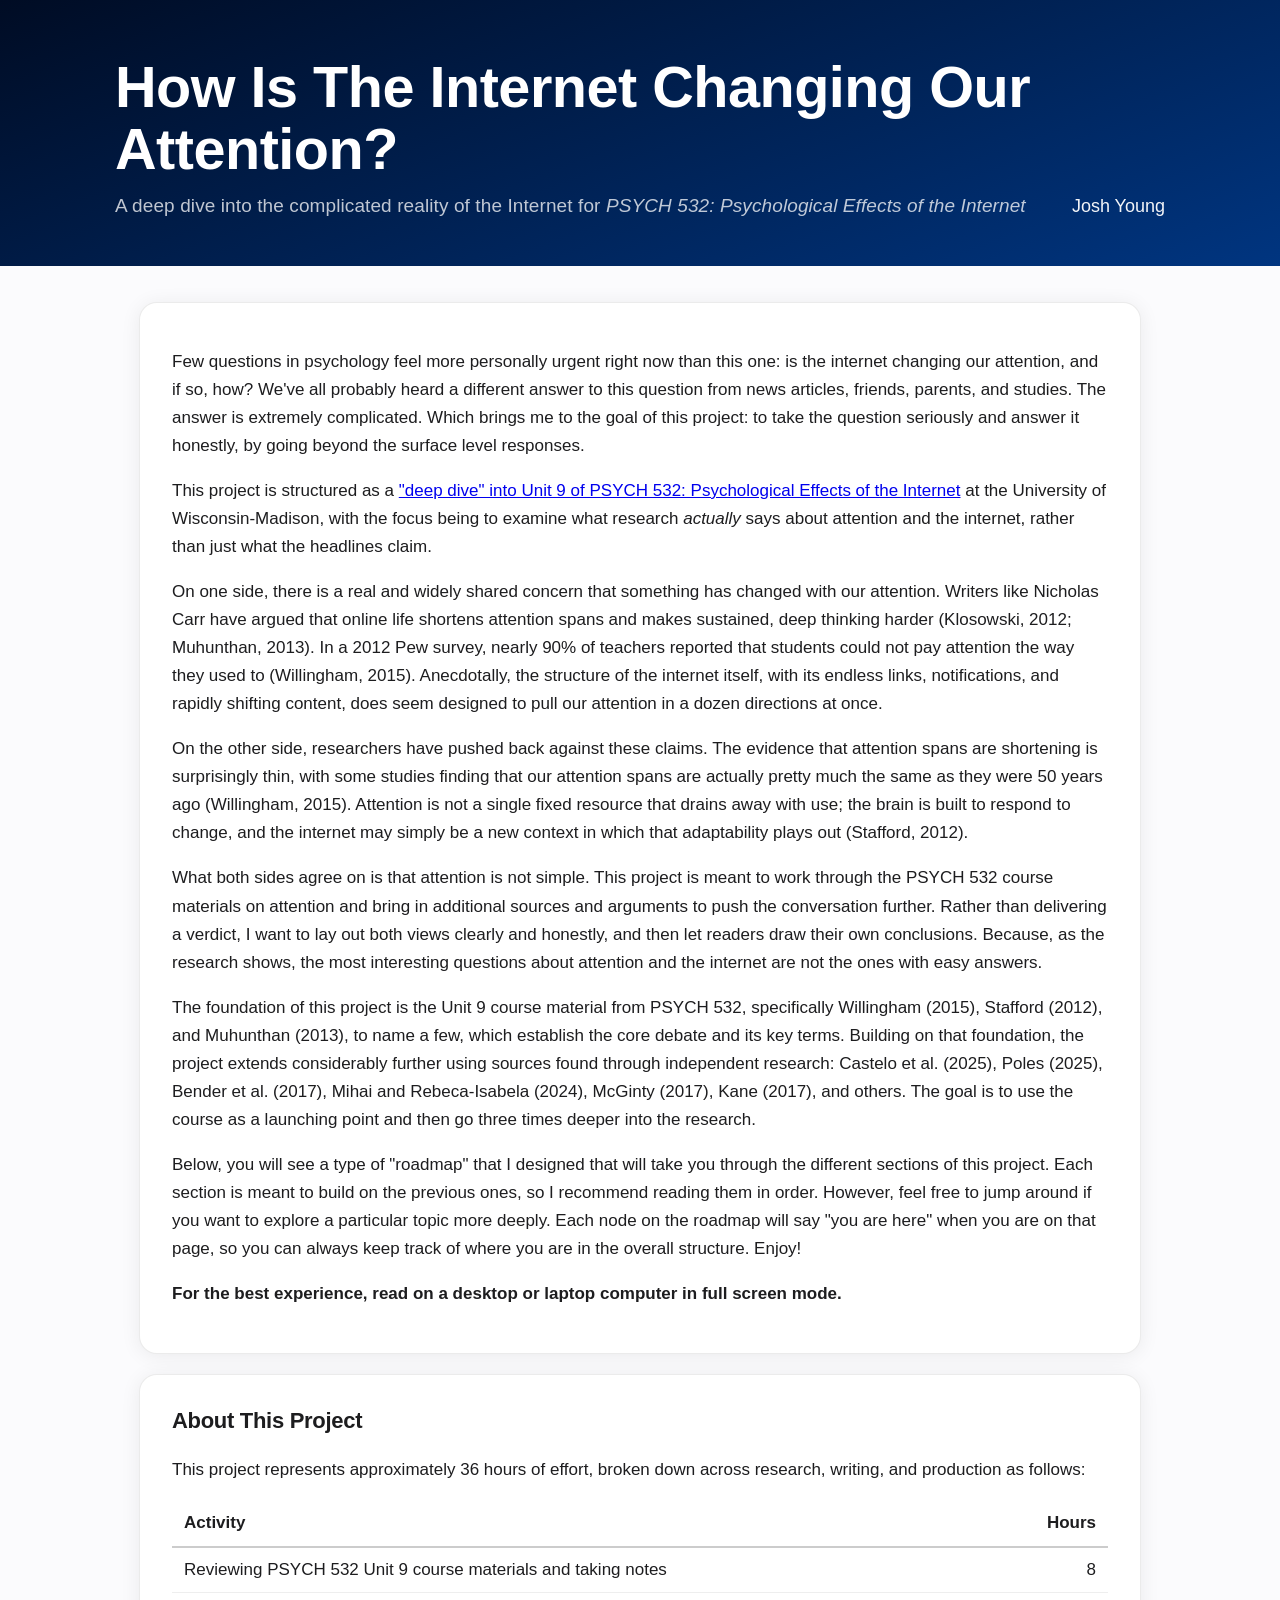
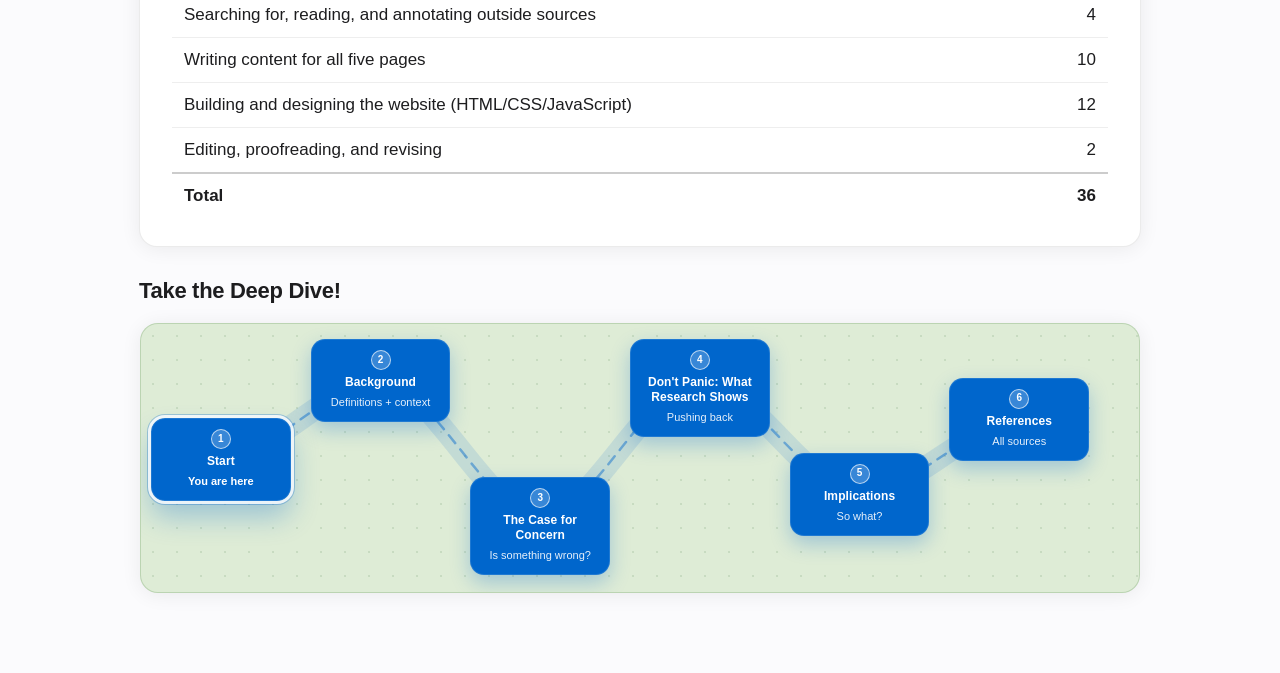
==== commit 4e7aa6d4: "Adding "26 hours" info, and time breakdown" ====
--- a/index.html
+++ b/index.html
@@ -3,7 +3,7 @@
 <head>
   <meta charset="utf-8" />
   <meta name="viewport" content="width=device-width, initial-scale=1" />
-  <title>How Is The Internet Changing Attention?</title>
+  <title>How Is The Internet Changing Our Attention?</title>
   <link rel="stylesheet" href="style.css" />
 </head>
 
@@ -11,7 +11,7 @@
   <header class="hero">
     <div class="hero-inner">
       <div>
-        <h1>How Is The Internet Changing Attention?</h1>
+        <h1>How Is The Internet Changing Our Attention?</h1>
         <p class="subtitle">A deep dive into the complicated reality of the Internet for <i>PSYCH 532: Psychological Effects of the Internet</i></p>
       </div>
       <div class="author">Josh Young</div>
@@ -46,9 +46,15 @@
       </p>
       <p>
         What both sides agree on is that attention is not simple. This project is meant to work through the PSYCH 532 course materials on attention
-        and bring in additional sources and arguments to push the conversation further. Rather than delivering a verdict, I want to lay out both views 
-        clearly and honestly, and then let readers draw their own conclusions. Because, as the research shows, the most interesting questions about attention 
+        and bring in additional sources and arguments to push the conversation further. Rather than delivering a verdict, I want to lay out both views
+        clearly and honestly, and then let readers draw their own conclusions. Because, as the research shows, the most interesting questions about attention
         and the internet are not the ones with easy answers.
+      </p>
+      <p>
+        The foundation of this project is the Unit 9 course material from PSYCH 532, specifically Willingham (2015), Stafford (2012), and Muhunthan (2013), to name a few,
+        which establish the core debate and its key terms. Building on that foundation, the project extends considerably further using sources found through
+        independent research: Castelo et al. (2025), Poles (2025), Bender et al. (2017), Mihai and Rebeca-Isabela (2024),
+        McGinty (2017), Kane (2017), and others. The goal is to use the course as a launching point and then go three times deeper into the research.
       </p>
       <p>
         Below, you will see a type of "roadmap" that I designed that will take you through the different sections of this project. Each section is meant to 
@@ -58,6 +64,49 @@
         <p>
         <strong>For the best experience, read on a desktop or laptop computer in full screen mode.</strong>
       </p>
+    </section>
+
+    <section class="content-card" style="margin-top: 20px;">
+      <h2>About This Project</h2>
+      <p>
+        This project represents approximately 36 hours of effort, broken down across research, writing, and production as follows:
+      </p>
+      <table style="width: 100%; border-collapse: collapse; margin-top: 10px;">
+        <thead>
+          <tr style="border-bottom: 2px solid #ccc;">
+            <th style="text-align: left; padding: 8px 12px;">Activity</th>
+            <th style="text-align: right; padding: 8px 12px;">Hours</th>
+          </tr>
+        </thead>
+        <tbody>
+          <tr style="border-bottom: 1px solid #eee;">
+            <td style="padding: 8px 12px;">Reviewing PSYCH 532 Unit 9 course materials and taking notes</td>
+            <td style="text-align: right; padding: 8px 12px;">8</td>
+          </tr>
+          <tr style="border-bottom: 1px solid #eee;">
+            <td style="padding: 8px 12px;">Searching for, reading, and annotating outside sources</td>
+            <td style="text-align: right; padding: 8px 12px;">4</td>
+          </tr>
+          <tr style="border-bottom: 1px solid #eee;">
+            <td style="padding: 8px 12px;">Writing content for all five pages</td>
+            <td style="text-align: right; padding: 8px 12px;">10</td>
+          </tr>
+          <tr style="border-bottom: 1px solid #eee;">
+            <td style="padding: 8px 12px;">Building and designing the website (HTML/CSS/JavaScript)</td>
+            <td style="text-align: right; padding: 8px 12px;">12</td>
+          </tr>
+          <tr>
+            <td style="padding: 8px 12px;">Editing, proofreading, and revising</td>
+            <td style="text-align: right; padding: 8px 12px;">2</td>
+          </tr>
+        </tbody>
+        <tfoot>
+          <tr style="border-top: 2px solid #ccc;">
+            <td style="padding: 8px 12px;"><strong>Total</strong></td>
+            <td style="text-align: right; padding: 8px 12px;"><strong>36</strong></td>
+          </tr>
+        </tfoot>
+      </table>
     </section>
 
     <section class="roadmap">
